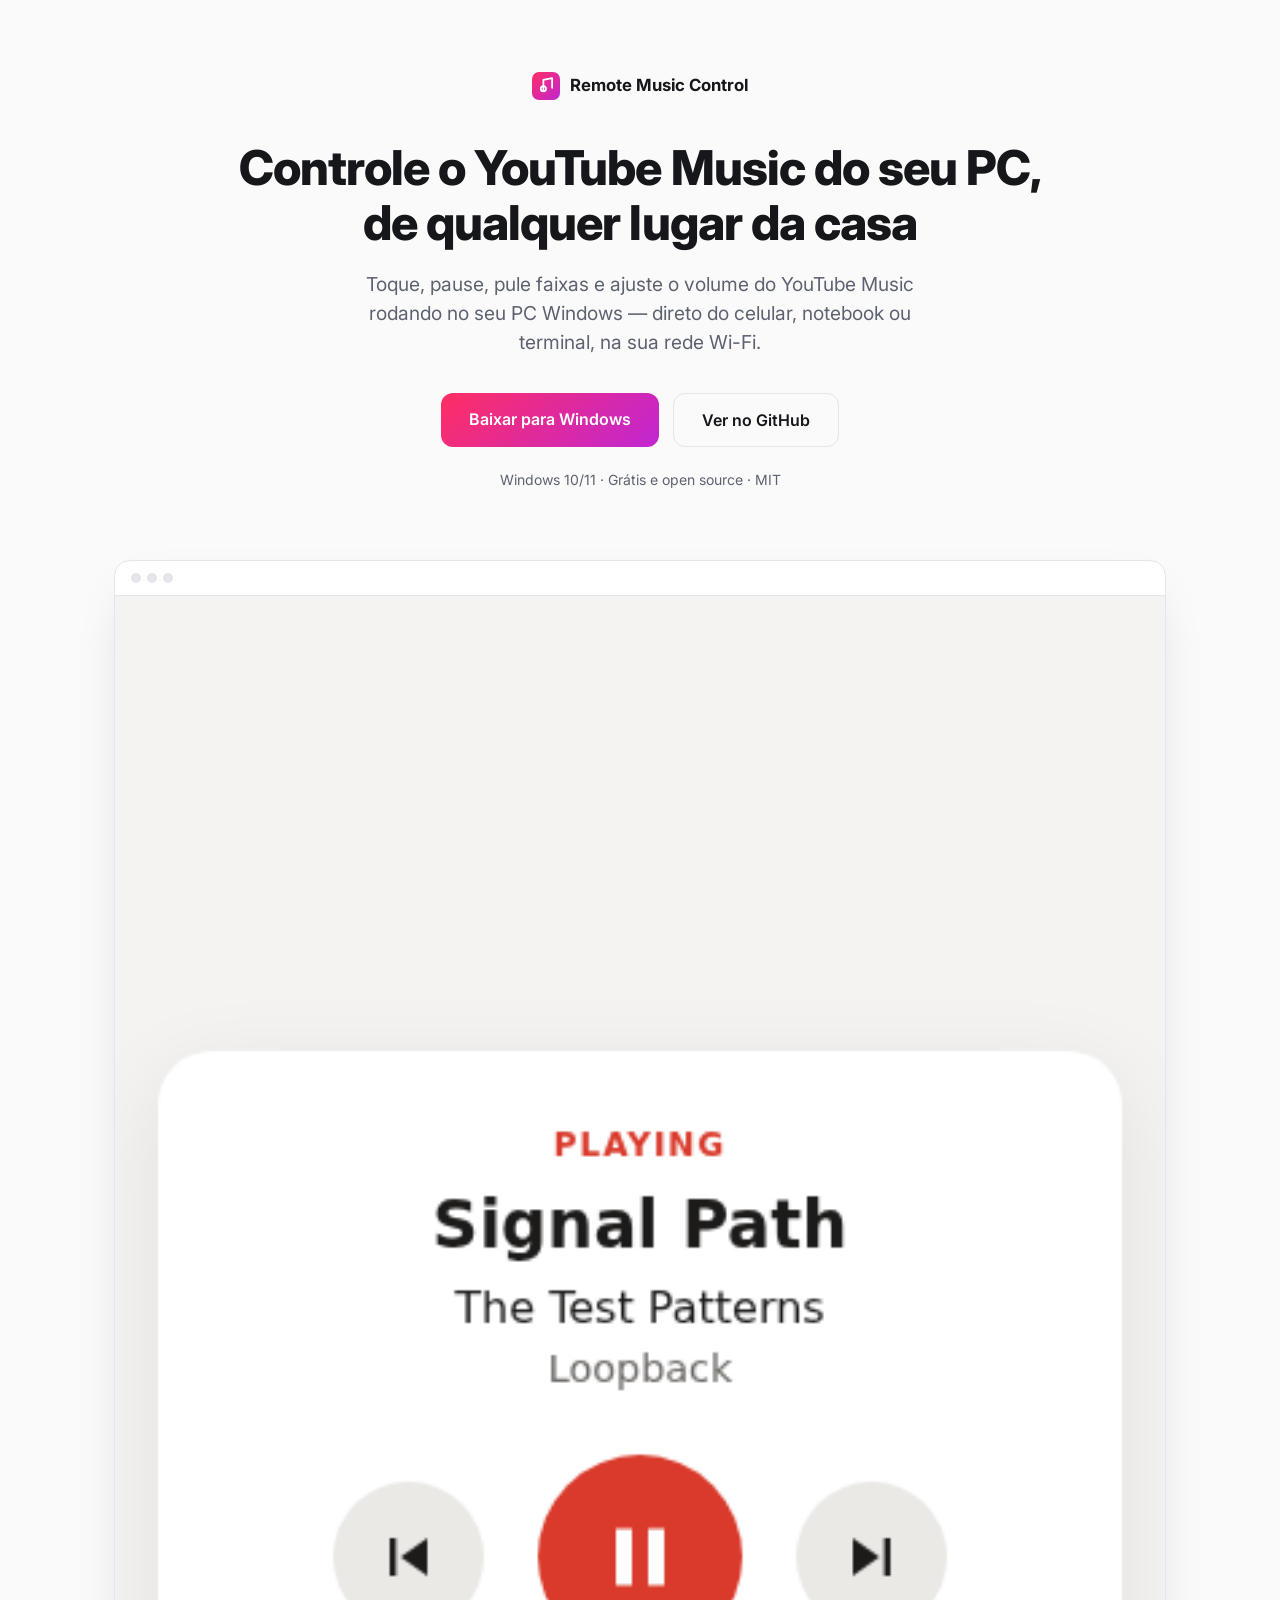
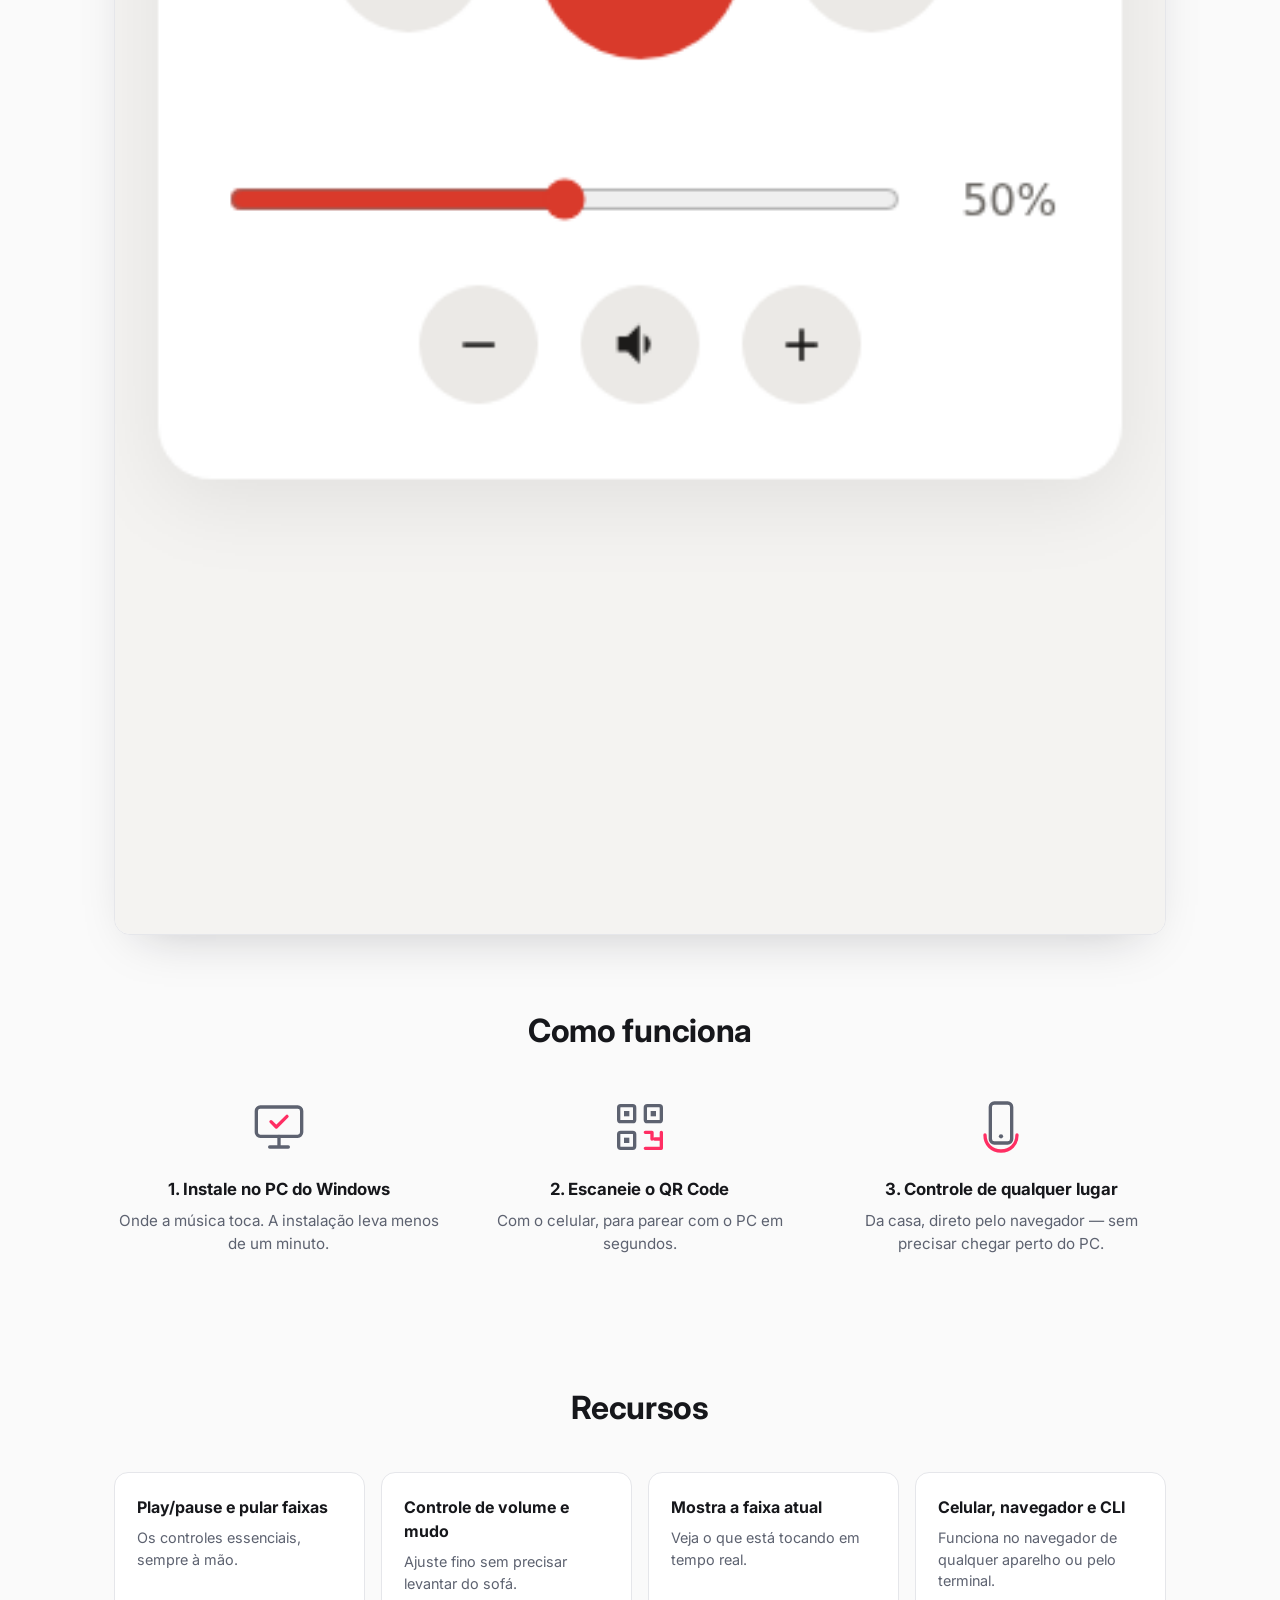
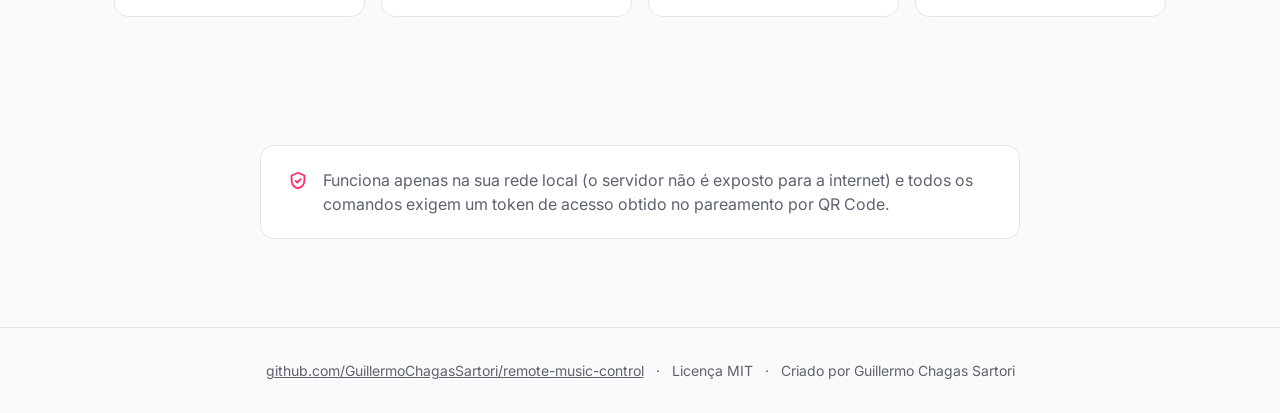
==== site/index.html @ b70c37f7 "Add pt-BR landing page for Remote Music Control installer Static single-page site (site/) with hero," ====
<!doctype html>
<html lang="pt-BR">
<head>
<meta charset="UTF-8">
<meta name="viewport" content="width=device-width, initial-scale=1">
<title>Remote Music Control — Controle o YouTube Music do seu PC pelo celular</title>
<meta name="description" content="Controle o YouTube Music tocando no seu PC Windows a partir do celular ou de qualquer dispositivo na sua rede local. Grátis, open source e licenciado sob MIT.">

<meta property="og:type" content="website">
<meta property="og:title" content="Remote Music Control">
<meta property="og:description" content="Controle o YouTube Music do seu PC Windows a partir do celular, na sua rede local. Grátis e open source.">
<meta property="og:image" content="web-ui.png">

<link rel="icon" href="data:image/svg+xml,%3Csvg xmlns='http://www.w3.org/2000/svg' viewBox='0 0 32 32'%3E%3Cdefs%3E%3ClinearGradient id='g' x1='0' y1='0' x2='1' y2='1'%3E%3Cstop offset='0' stop-color='%23ff2e63'/%3E%3Cstop offset='1' stop-color='%23c026d3'/%3E%3C/linearGradient%3E%3C/defs%3E%3Crect width='32' height='32' rx='8' fill='url(%23g)'/%3E%3Cpath d='M13 22a3 3 0 1 1 0-6 3 3 0 0 1 0 6Zm0 0V9l10-2v11' fill='none' stroke='%23fff' stroke-width='2' stroke-linecap='round' stroke-linejoin='round'/%3E%3C/svg%3E">

<link rel="preconnect" href="https://fonts.googleapis.com">
<link rel="preconnect" href="https://fonts.gstatic.com" crossorigin>
<link href="https://fonts.googleapis.com/css2?family=Inter:wght@400;500;600;700;800&display=swap" rel="stylesheet">

<link rel="stylesheet" href="style.css">
</head>
<body>

<header class="hero">
  <div class="container hero-inner">
    <div class="logo">
      <svg width="28" height="28" viewBox="0 0 32 32" aria-hidden="true">
        <defs>
          <linearGradient id="logo-g" x1="0" y1="0" x2="1" y2="1">
            <stop offset="0" stop-color="#ff2e63"/>
            <stop offset="1" stop-color="#c026d3"/>
          </linearGradient>
        </defs>
        <rect width="32" height="32" rx="8" fill="url(#logo-g)"/>
        <path d="M13 22a3 3 0 1 1 0-6 3 3 0 0 1 0 6Zm0 0V9l10-2v11" fill="none" stroke="#fff" stroke-width="2" stroke-linecap="round" stroke-linejoin="round"/>
      </svg>
      <span>Remote Music Control</span>
    </div>

    <h1>Controle o YouTube Music do seu PC, de qualquer lugar da casa</h1>
    <p class="subtitle">
      Toque, pause, pule faixas e ajuste o volume do YouTube Music rodando no seu PC Windows —
      direto do celular, notebook ou terminal, na sua rede Wi-Fi.
    </p>

    <div class="cta-row">
      <a class="btn btn-primary" href="https://github.com/GuillermoChagasSartori/remote-music-control/releases/latest">
        Baixar para Windows
      </a>
      <a class="btn btn-ghost" href="https://github.com/GuillermoChagasSartori/remote-music-control">
        Ver no GitHub
      </a>
    </div>

    <p class="fine-print">Windows 10/11 · Grátis e open source · MIT</p>
  </div>
</header>

<main>

  <section class="container reveal" aria-label="Captura de tela da interface web">
    <div class="screenshot-frame">
      <div class="frame-bar" aria-hidden="true">
        <span class="dot"></span><span class="dot"></span><span class="dot"></span>
      </div>
      <img
        src="web-ui.png"
        alt="Interface web do Remote Music Control mostrando a faixa em reprodução e os controles de play, pause, próxima faixa e volume"
        width="1200" height="750" loading="lazy">
    </div>
  </section>

  <section class="container section reveal" aria-labelledby="how-title">
    <h2 id="how-title">Como funciona</h2>
    <div class="steps">
      <div class="step">
        <div class="step-icon" aria-hidden="true">
          <svg viewBox="0 0 48 48" fill="none">
            <rect x="7" y="9" width="34" height="22" rx="3" stroke="currentColor" stroke-width="2.5"/>
            <path d="M17 39h14M24 31v8" stroke="currentColor" stroke-width="2.5" stroke-linecap="round"/>
            <path d="M18 20l4 4 8-8" stroke="url(#step-g1)" stroke-width="2.5" stroke-linecap="round" stroke-linejoin="round"/>
            <defs>
              <linearGradient id="step-g1" x1="18" y1="16" x2="30" y2="24">
                <stop stop-color="#ff2e63"/><stop offset="1" stop-color="#c026d3"/>
              </linearGradient>
            </defs>
          </svg>
        </div>
        <h3>1. Instale no PC do Windows</h3>
        <p>Onde a música toca. A instalação leva menos de um minuto.</p>
      </div>

      <div class="step">
        <div class="step-icon" aria-hidden="true">
          <svg viewBox="0 0 48 48" fill="none">
            <rect x="8" y="8" width="12" height="12" rx="1.5" stroke="currentColor" stroke-width="2.5"/>
            <rect x="28" y="8" width="12" height="12" rx="1.5" stroke="currentColor" stroke-width="2.5"/>
            <rect x="8" y="28" width="12" height="12" rx="1.5" stroke="currentColor" stroke-width="2.5"/>
            <rect x="12" y="12" width="4" height="4" fill="currentColor"/>
            <rect x="32" y="12" width="4" height="4" fill="currentColor"/>
            <rect x="12" y="32" width="4" height="4" fill="currentColor"/>
            <path d="M28 28h5v5M40 28v5h-5M28 40h12v-7" stroke="url(#step-g2)" stroke-width="2.5" stroke-linecap="round" stroke-linejoin="round"/>
            <defs>
              <linearGradient id="step-g2" x1="28" y1="28" x2="40" y2="40">
                <stop stop-color="#ff2e63"/><stop offset="1" stop-color="#c026d3"/>
              </linearGradient>
            </defs>
          </svg>
        </div>
        <h3>2. Escaneie o QR Code</h3>
        <p>Com o celular, para parear com o PC em segundos.</p>
      </div>

      <div class="step">
        <div class="step-icon" aria-hidden="true">
          <svg viewBox="0 0 48 48" fill="none">
            <rect x="16" y="6" width="16" height="30" rx="3" stroke="currentColor" stroke-width="2.5"/>
            <circle cx="24" cy="31" r="1.6" fill="currentColor"/>
            <path d="M24 42c-7 0-12-5-12-12M24 42c7 0 12-5 12-12" stroke="url(#step-g3)" stroke-width="2.5" stroke-linecap="round"/>
            <path d="M24 42v-4" stroke="url(#step-g3)" stroke-width="2.5" stroke-linecap="round"/>
            <defs>
              <linearGradient id="step-g3" x1="12" y1="30" x2="36" y2="42">
                <stop stop-color="#ff2e63"/><stop offset="1" stop-color="#c026d3"/>
              </linearGradient>
            </defs>
          </svg>
        </div>
        <h3>3. Controle de qualquer lugar</h3>
        <p>Da casa, direto pelo navegador — sem precisar chegar perto do PC.</p>
      </div>
    </div>
  </section>

  <section class="container section reveal" aria-labelledby="features-title">
    <h2 id="features-title">Recursos</h2>
    <div class="cards">
      <div class="card">
        <h3>Play/pause e pular faixas</h3>
        <p>Os controles essenciais, sempre à mão.</p>
      </div>
      <div class="card">
        <h3>Controle de volume e mudo</h3>
        <p>Ajuste fino sem precisar levantar do sofá.</p>
      </div>
      <div class="card">
        <h3>Mostra a faixa atual</h3>
        <p>Veja o que está tocando em tempo real.</p>
      </div>
      <div class="card">
        <h3>Celular, navegador e CLI</h3>
        <p>Funciona no navegador de qualquer aparelho ou pelo terminal.</p>
      </div>
    </div>
  </section>

  <section class="container section reveal" aria-labelledby="security-title">
    <h2 id="security-title" class="sr-only">Segurança</h2>
    <div class="security-note">
      <svg width="22" height="22" viewBox="0 0 24 24" fill="none" aria-hidden="true">
        <path d="M12 3l7 3v5c0 4.5-3 8-7 9-4-1-7-4.5-7-9V6l7-3Z" stroke="currentColor" stroke-width="2" stroke-linejoin="round"/>
        <path d="M9.5 12l1.8 1.8L14.8 10" stroke="currentColor" stroke-width="2" stroke-linecap="round" stroke-linejoin="round"/>
      </svg>
      <p>
        Funciona apenas na sua rede local (o servidor não é exposto para a internet) e todos os
        comandos exigem um token de acesso obtido no pareamento por QR Code.
      </p>
    </div>
  </section>

</main>

<footer class="footer">
  <div class="container footer-inner">
    <a href="https://github.com/GuillermoChagasSartori/remote-music-control">github.com/GuillermoChagasSartori/remote-music-control</a>
    <span class="footer-sep">·</span>
    <span>Licença MIT</span>
    <span class="footer-sep">·</span>
    <span>Criado por Guillermo Chagas Sartori</span>
  </div>
</footer>

<script src="script.js"></script>
</body>
</html>
---- site/style.css ----
:root {
  --bg: #0b0c10;
  --bg-elevated: #14161c;
  --text: #f4f4f6;
  --text-muted: #a7abb8;
  --border: #262932;
  --accent-a: #ff2e63;
  --accent-b: #c026d3;
  --focus: #ff5f8f;
  --shadow: 0 20px 50px -20px rgba(0, 0, 0, 0.6);
}

@media (prefers-color-scheme: light) {
  :root {
    --bg: #fafafa;
    --bg-elevated: #ffffff;
    --text: #16171b;
    --text-muted: #5d6270;
    --border: #e5e6ea;
    --shadow: 0 20px 50px -25px rgba(20, 20, 30, 0.25);
  }
}

* { box-sizing: border-box; }

html { color-scheme: dark light; }

body {
  margin: 0;
  background: var(--bg);
  color: var(--text);
  font-family: "Inter", -apple-system, BlinkMacSystemFont, "Segoe UI", Roboto, Helvetica, Arial, sans-serif;
  line-height: 1.5;
  -webkit-font-smoothing: antialiased;
}

.container {
  max-width: 1100px;
  margin: 0 auto;
  padding-inline: 24px;
}

.sr-only {
  position: absolute;
  width: 1px; height: 1px;
  padding: 0; margin: -1px;
  overflow: hidden;
  clip: rect(0, 0, 0, 0);
  white-space: nowrap;
  border: 0;
}

a { color: inherit; }

a:focus-visible,
button:focus-visible {
  outline: 3px solid var(--focus);
  outline-offset: 3px;
  border-radius: 6px;
}

/* Hero */

.hero {
  padding-block: 72px 56px;
  text-align: center;
}

.logo {
  display: inline-flex;
  align-items: center;
  gap: 10px;
  font-weight: 700;
  font-size: 1.05rem;
  margin-bottom: 40px;
}

.hero h1 {
  font-size: clamp(2rem, 4.5vw, 3rem);
  font-weight: 800;
  line-height: 1.15;
  max-width: 820px;
  margin: 0 auto 20px;
  letter-spacing: -0.02em;
}

.subtitle {
  color: var(--text-muted);
  font-size: clamp(1rem, 2vw, 1.2rem);
  max-width: 620px;
  margin: 0 auto 36px;
}

.cta-row {
  display: flex;
  justify-content: center;
  gap: 14px;
  flex-wrap: wrap;
}

.btn {
  display: inline-block;
  padding: 14px 28px;
  border-radius: 12px;
  font-weight: 600;
  font-size: 1rem;
  text-decoration: none;
  transition: transform 0.15s ease, opacity 0.15s ease, border-color 0.15s ease;
}

.btn:hover { transform: translateY(-1px); }

.btn-primary {
  background: linear-gradient(135deg, var(--accent-a), var(--accent-b));
  color: #fff;
}

.btn-primary:hover { opacity: 0.92; }

.btn-ghost {
  background: transparent;
  border: 1px solid var(--border);
  color: var(--text);
}

.btn-ghost:hover { border-color: var(--text-muted); }

.fine-print {
  color: var(--text-muted);
  font-size: 0.875rem;
  margin-top: 22px;
}

/* Screenshot */

.screenshot-frame {
  background: var(--bg-elevated);
  border: 1px solid var(--border);
  border-radius: 16px;
  overflow: hidden;
  box-shadow: var(--shadow);
  margin-bottom: 8px;
}

.frame-bar {
  display: flex;
  gap: 6px;
  padding: 12px 16px;
  border-bottom: 1px solid var(--border);
}

.frame-bar .dot {
  width: 10px;
  height: 10px;
  border-radius: 50%;
  background: var(--border);
}

.screenshot-frame img {
  display: block;
  width: 100%;
  height: auto;
}

/* Sections */

.section {
  padding-block: 64px;
}

.section h2 {
  font-size: clamp(1.5rem, 3vw, 2rem);
  font-weight: 700;
  text-align: center;
  margin: 0 0 40px;
  letter-spacing: -0.01em;
}

/* Steps */

.steps {
  display: grid;
  grid-template-columns: repeat(3, 1fr);
  gap: 32px;
}

.step { text-align: center; }

.step-icon {
  width: 64px;
  height: 64px;
  margin: 0 auto 18px;
  color: var(--text-muted);
}

.step-icon svg { width: 100%; height: 100%; }

.step h3 {
  font-size: 1.05rem;
  margin: 0 0 8px;
}

.step p {
  color: var(--text-muted);
  margin: 0;
  font-size: 0.95rem;
}

/* Cards */

.cards {
  display: grid;
  grid-template-columns: repeat(4, 1fr);
  gap: 16px;
}

.card {
  background: var(--bg-elevated);
  border: 1px solid var(--border);
  border-radius: 14px;
  padding: 22px;
}

.card h3 {
  font-size: 1rem;
  margin: 0 0 8px;
}

.card p {
  color: var(--text-muted);
  margin: 0;
  font-size: 0.9rem;
}

/* Security note */

.security-note {
  display: flex;
  align-items: flex-start;
  gap: 14px;
  background: var(--bg-elevated);
  border: 1px solid var(--border);
  border-radius: 14px;
  padding: 22px 26px;
  max-width: 760px;
  margin: 0 auto;
  color: var(--text-muted);
}

.security-note svg {
  flex-shrink: 0;
  margin-top: 2px;
  color: var(--accent-a);
}

.security-note p { margin: 0; }

/* Footer */

.footer {
  border-top: 1px solid var(--border);
  padding-block: 32px;
  margin-top: 24px;
}

.footer-inner {
  text-align: center;
  color: var(--text-muted);
  font-size: 0.875rem;
}

.footer a { text-decoration: underline; }
.footer-sep { margin: 0 8px; }

/* Entrance animation */

.reveal {
  opacity: 0;
  transform: translateY(18px);
  transition: opacity 0.6s ease, transform 0.6s ease;
}

.reveal.in-view {
  opacity: 1;
  transform: translateY(0);
}

@media (prefers-reduced-motion: reduce) {
  .reveal {
    opacity: 1;
    transform: none;
    transition: none;
  }
}

/* Responsive */

@media (max-width: 800px) {
  .cards { grid-template-columns: repeat(2, 1fr); }
}

@media (max-width: 640px) {
  .steps { grid-template-columns: 1fr; gap: 40px; }
  .cards { grid-template-columns: 1fr; }
  .hero { padding-block: 48px 40px; }
  .section { padding-block: 48px; }
}
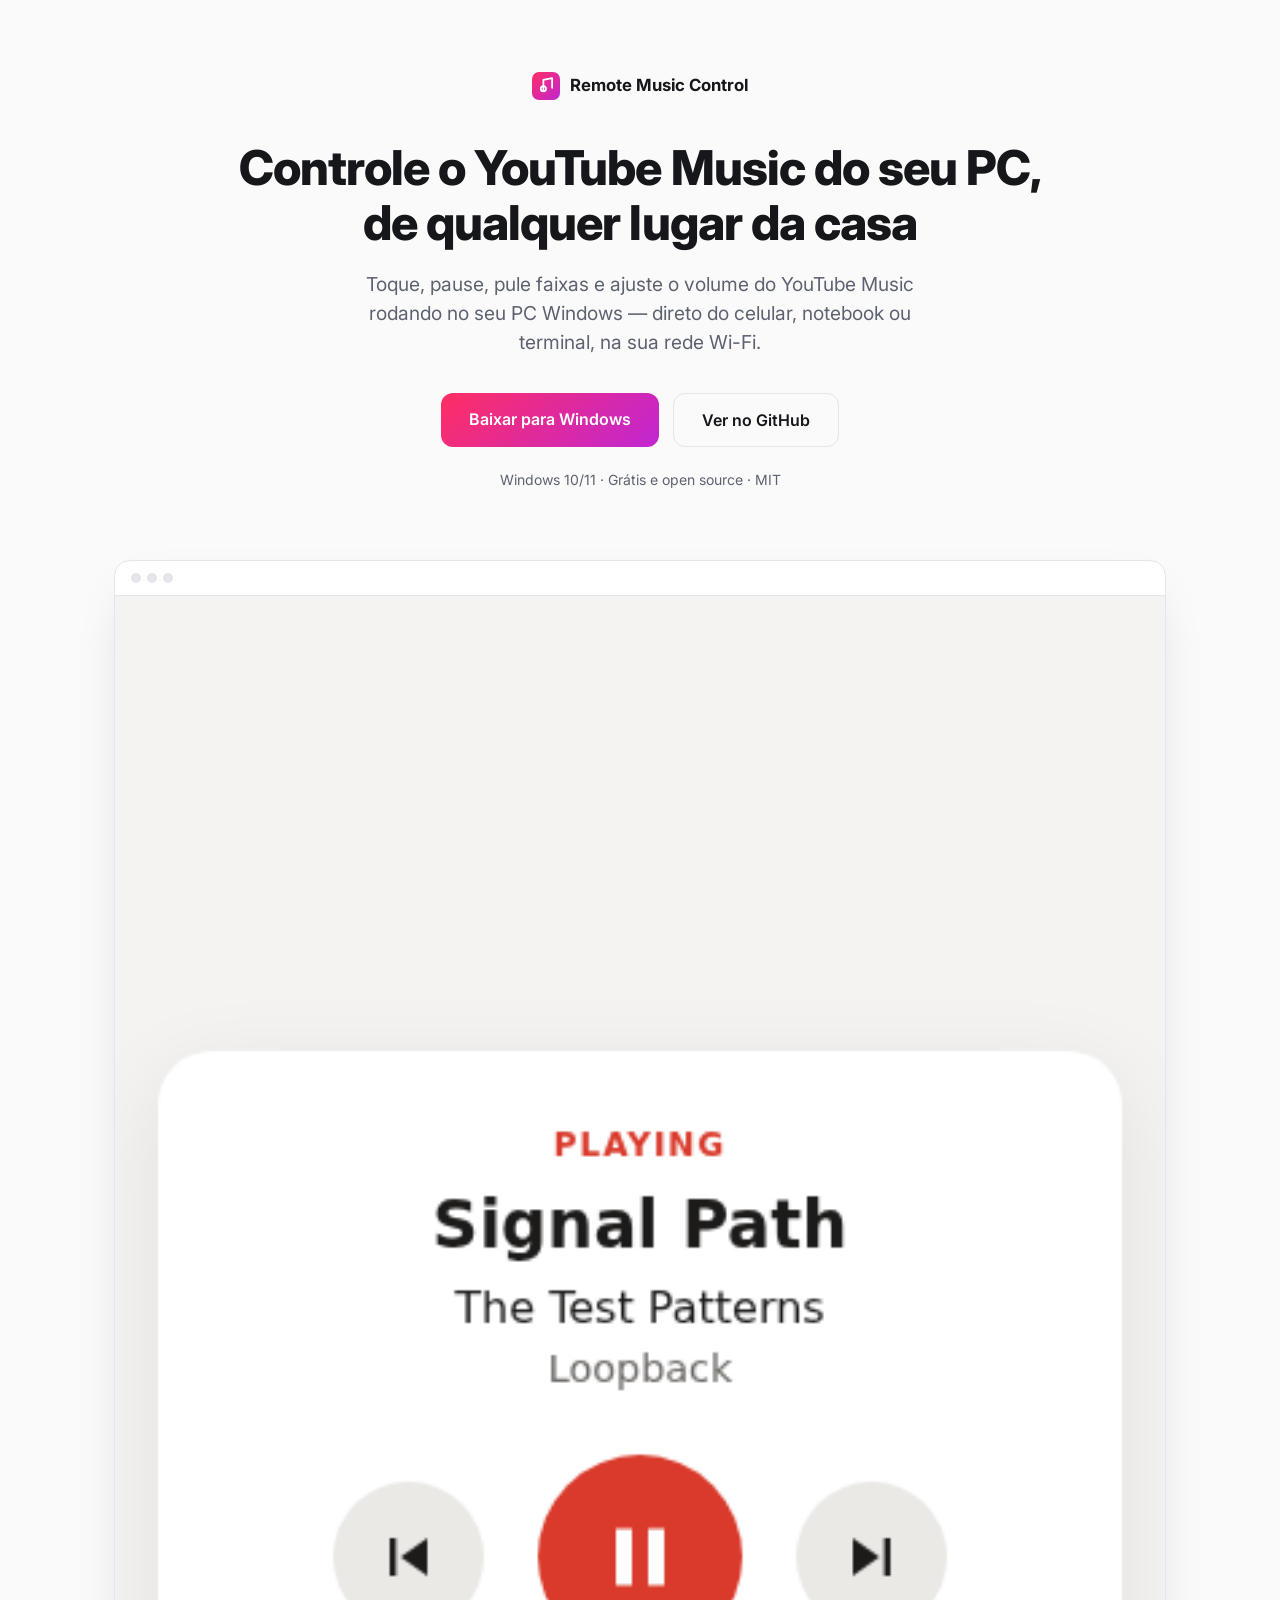
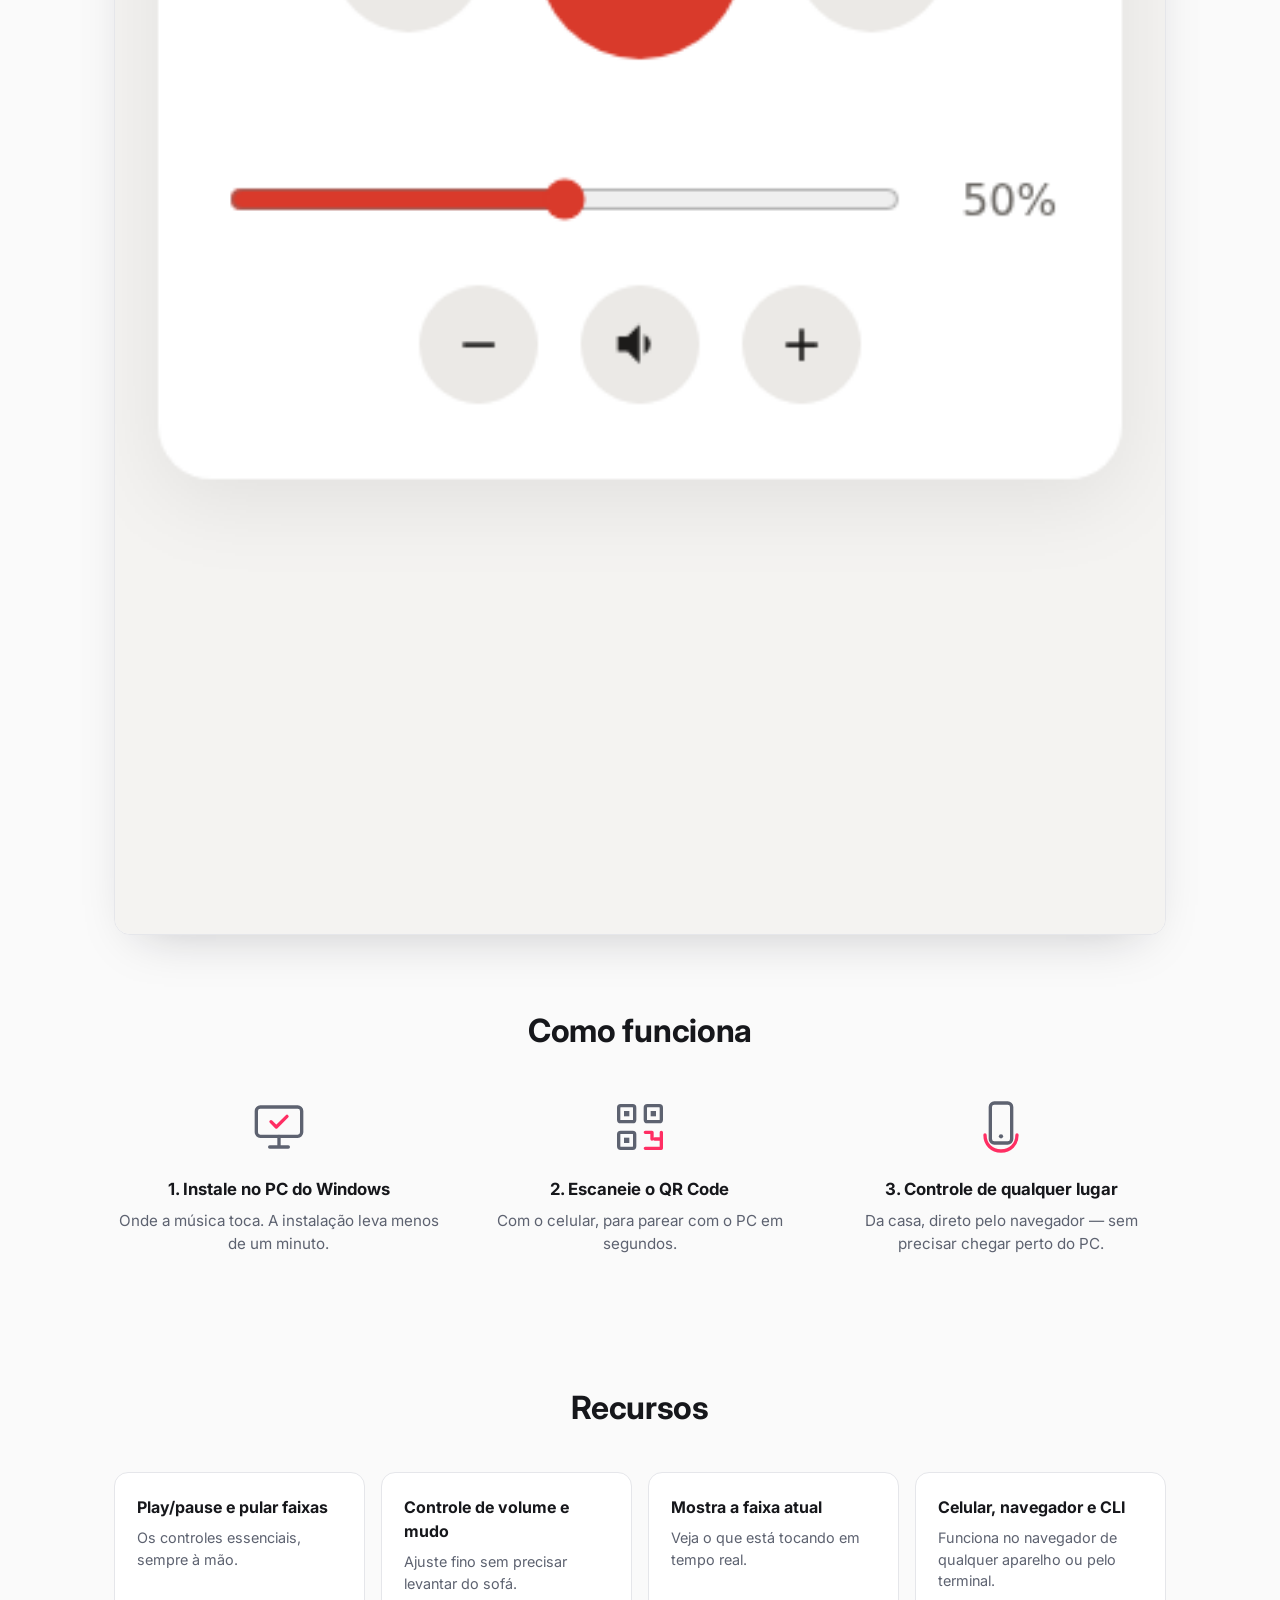
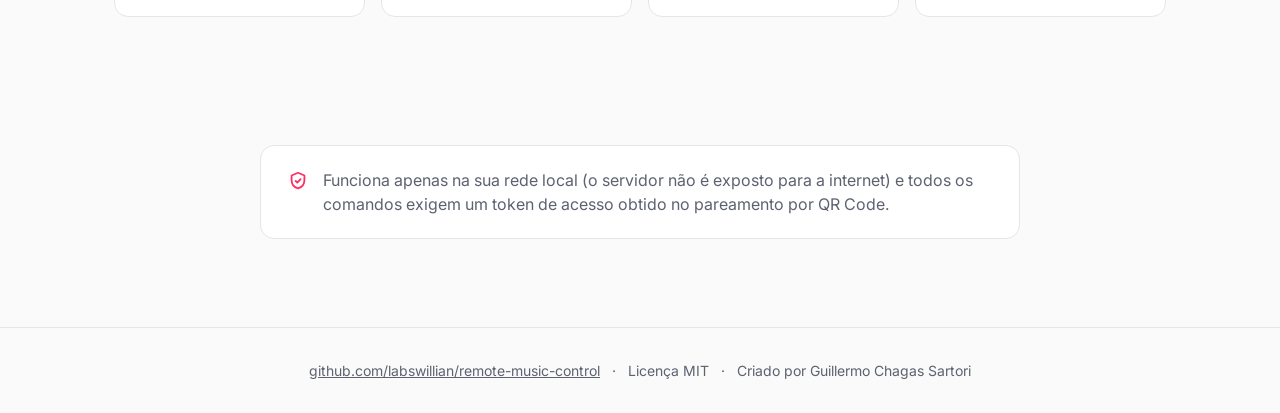
==== commit a0302820: "Point landing page links to this fork instead of upstream" ====
--- a/site/index.html
+++ b/site/index.html
@@ -44,10 +44,10 @@
     </p>
 
     <div class="cta-row">
-      <a class="btn btn-primary" href="https://github.com/GuillermoChagasSartori/remote-music-control/releases/latest">
+      <a class="btn btn-primary" href="https://github.com/labswillian/remote-music-control/releases/latest">
         Baixar para Windows
       </a>
-      <a class="btn btn-ghost" href="https://github.com/GuillermoChagasSartori/remote-music-control">
+      <a class="btn btn-ghost" href="https://github.com/labswillian/remote-music-control">
         Ver no GitHub
       </a>
     </div>
@@ -171,7 +171,7 @@
 
 <footer class="footer">
   <div class="container footer-inner">
-    <a href="https://github.com/GuillermoChagasSartori/remote-music-control">github.com/GuillermoChagasSartori/remote-music-control</a>
+    <a href="https://github.com/labswillian/remote-music-control">github.com/labswillian/remote-music-control</a>
     <span class="footer-sep">·</span>
     <span>Licença MIT</span>
     <span class="footer-sep">·</span>
